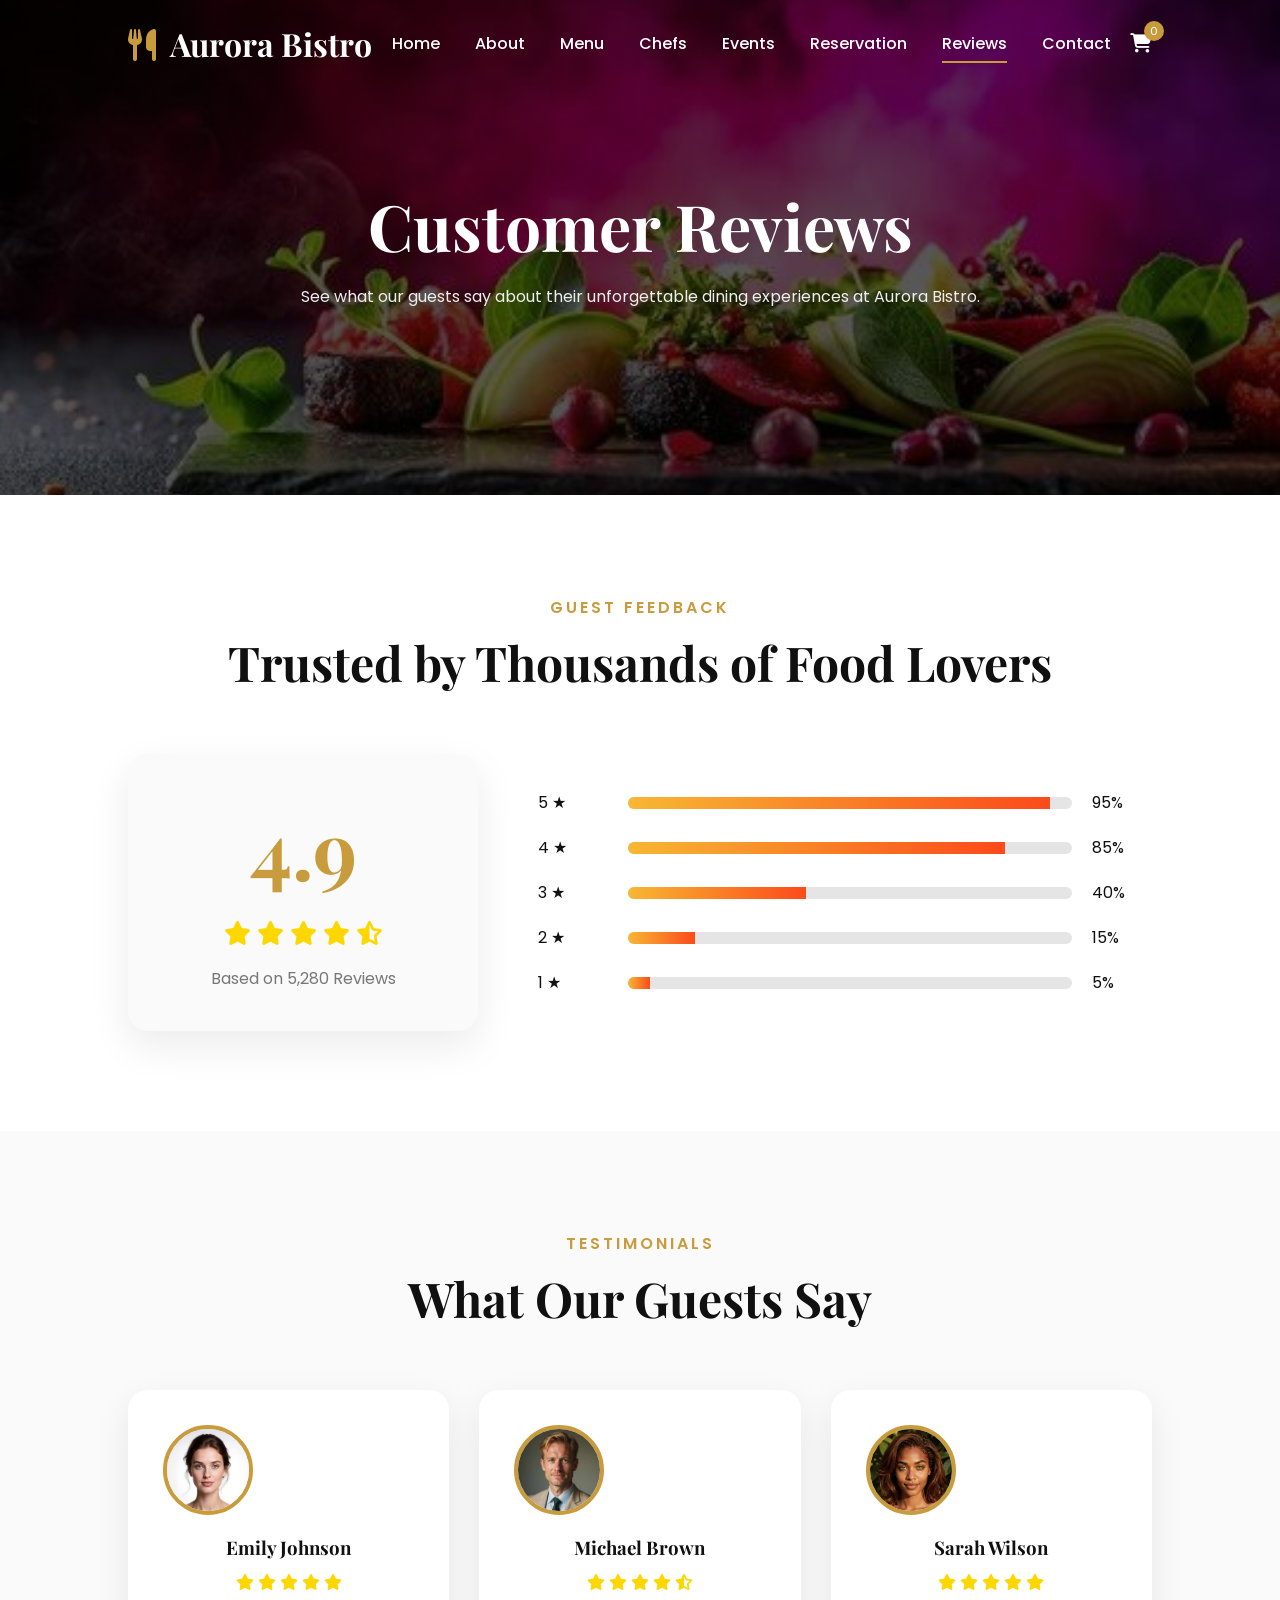
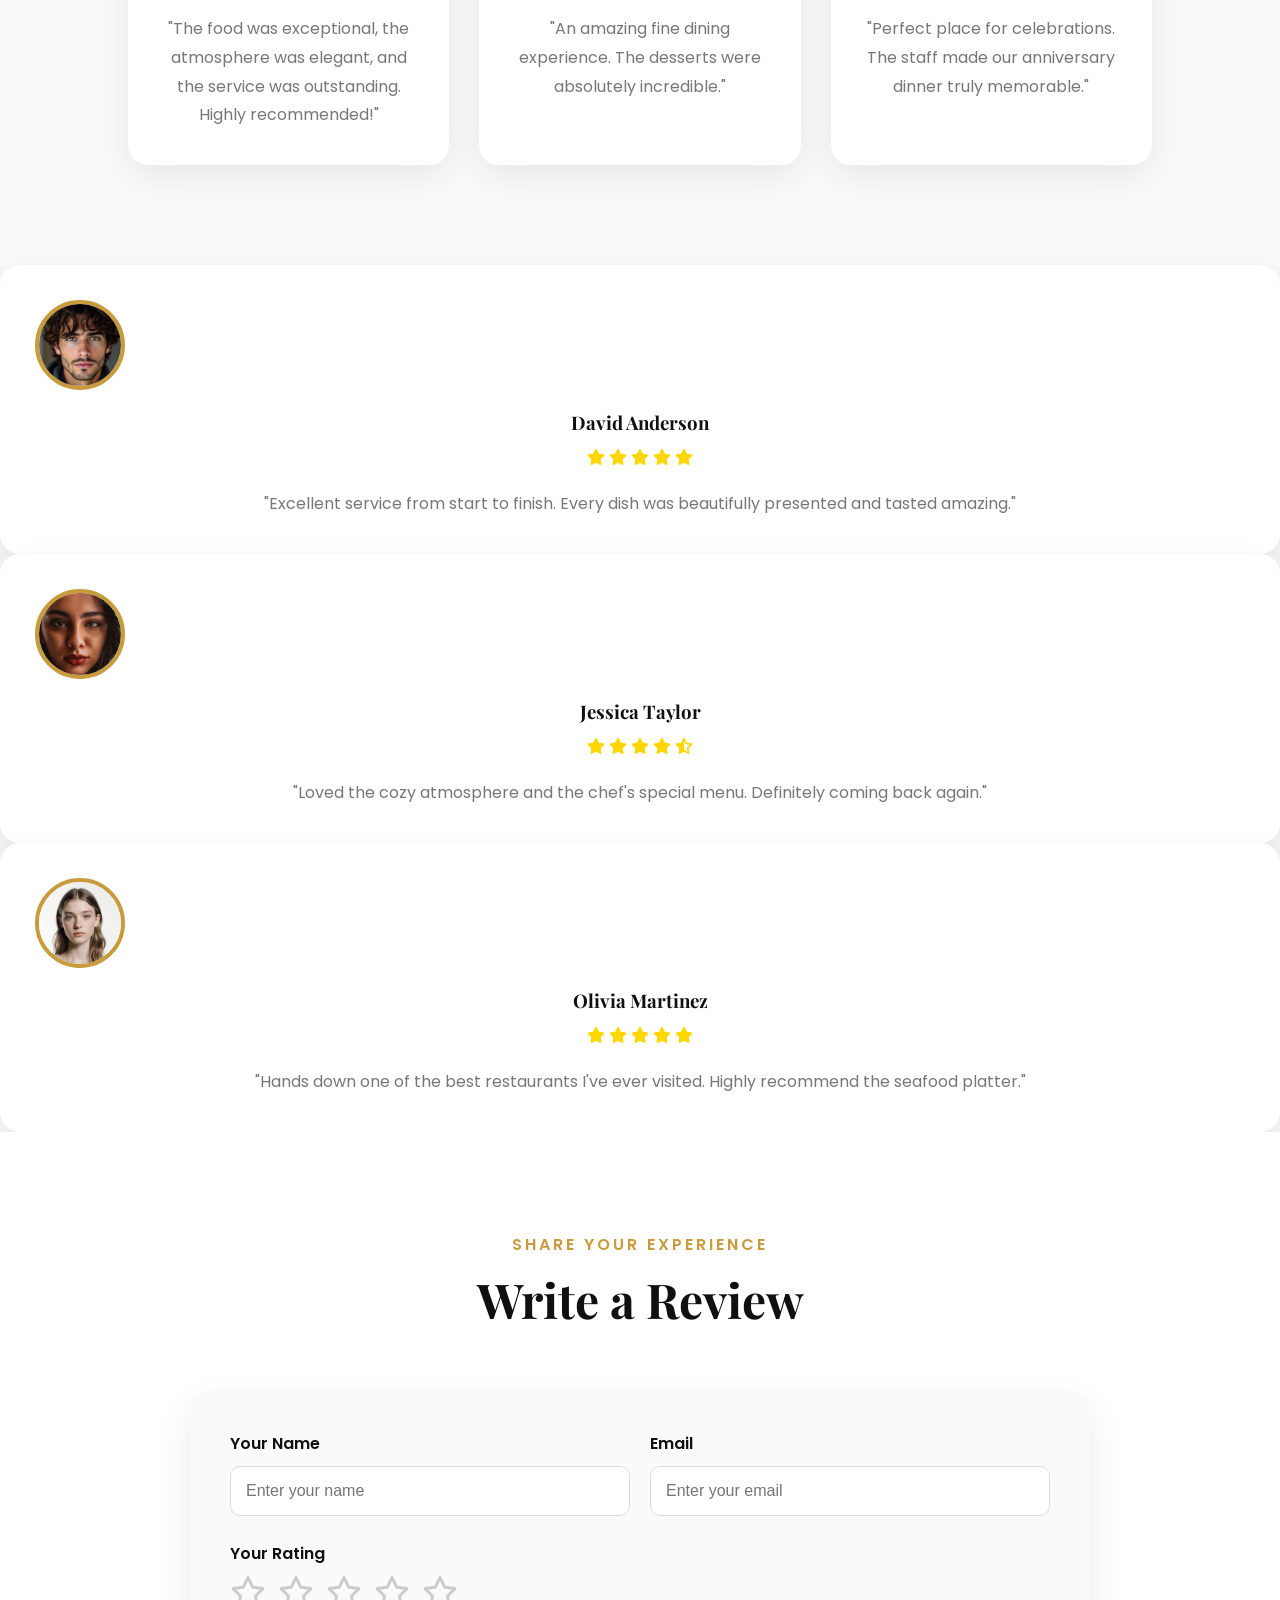
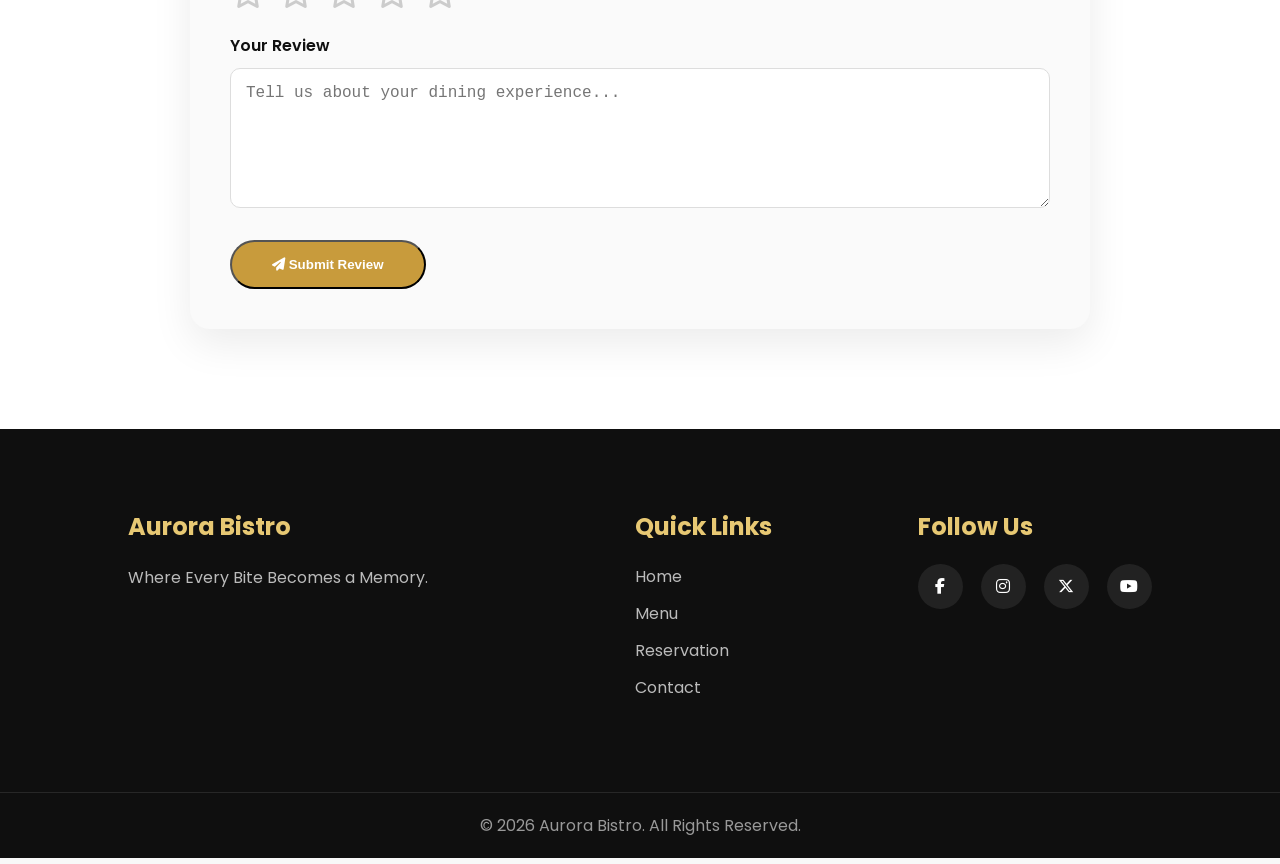
==== reviews.html @ 54e332fa "Initial commit" ====
<!DOCTYPE html>
<html lang="en">

<head>

    <meta charset="UTF-8">
    <meta name="viewport" content="width=device-width, initial-scale=1.0">

    <title>Customer Reviews | Aurora Bistro</title>

    <!-- Google Fonts -->

    <link rel="preconnect" href="https://fonts.googleapis.com">

    <link rel="preconnect" href="https://fonts.gstatic.com" crossorigin>

    <link href="https://fonts.googleapis.com/css2?family=Poppins:wght@300;400;500;600;700&family=Playfair+Display:wght@700;800&display=swap" rel="stylesheet">

    <!-- Font Awesome -->

    <link rel="stylesheet"
    href="https://cdnjs.cloudflare.com/ajax/libs/font-awesome/6.5.2/css/all.min.css">

    <!-- CSS -->

    <link rel="stylesheet" href="css/style.css">
    <link rel="stylesheet" href="css/reviews.css">
    <link rel="stylesheet" href="css/responsive.css">

</head>

<body>

<!-- ================= HEADER ================= -->

<header class="header active">

<nav class="navbar">

<a href="index.html" class="logo">

<i class="fa-solid fa-utensils"></i>

Aurora Bistro

</a>

<ul class="nav-menu">

<li><a href="index.html">Home</a></li>

<li><a href="about.html">About</a></li>

<li><a href="menu.html">Menu</a></li>

<li><a href="chefs.html">Chefs</a></li>

<li><a href="events.html">Events</a></li>

<li><a href="reservation.html">Reservation</a></li>

<li><a href="reviews.html" class="active">Reviews</a></li>

<li><a href="contact.html">Contact</a></li>

</ul>

<div class="nav-icons">

<a href="cart.html" class="cart-btn">

<i class="fa-solid fa-cart-shopping"></i>

<span class="cart-count">0</span>

</a>

<button id="menu-btn">

<i class="fa-solid fa-bars"></i>

</button>

</div>

</nav>

</header>

<!-- ================= HERO ================= -->

<section class="page-banner">

<div class="banner-content">

<h1>Customer Reviews</h1>

<p>

See what our guests say about their unforgettable dining experiences at Aurora Bistro.

</p>

</div>

</section>

<!-- ================= REVIEW SUMMARY ================= -->

<section class="review-summary">

<div class="section-title">

<span>Guest Feedback</span>

<h2>Trusted by Thousands of Food Lovers</h2>

</div>

<div class="summary-container">

<div class="overall-rating">

<h1>4.9</h1>

<div class="stars">

<i class="fa-solid fa-star"></i>
<i class="fa-solid fa-star"></i>
<i class="fa-solid fa-star"></i>
<i class="fa-solid fa-star"></i>
<i class="fa-solid fa-star-half-stroke"></i>

</div>

<p>Based on 5,280 Reviews</p>

</div>

<div class="rating-bars">

<div class="rating-row">

<span>5 ★</span>

<div class="progress">

<div class="progress-fill fill-95"></div>

</div>

<span>95%</span>

</div>

<div class="rating-row">

<span>4 ★</span>

<div class="progress">

<div class="progress-fill fill-85"></div>

</div>

<span>85%</span>

</div>

<div class="rating-row">

<span>3 ★</span>

<div class="progress">

<div class="progress-fill fill-40"></div>

</div>

<span>40%</span>

</div>

<div class="rating-row">

<span>2 ★</span>

<div class="progress">

<div class="progress-fill fill-15"></div>

</div>

<span>15%</span>

</div>

<div class="rating-row">

<span>1 ★</span>

<div class="progress">

<div class="progress-fill fill-5"></div>

</div>

<span>5%</span>

</div>

</div>

</div>

</section>

<!-- ================= CUSTOMER REVIEWS ================= -->

<section class="reviews-section">

<div class="section-title">

<span>Testimonials</span>

<h2>What Our Guests Say</h2>

</div>

<div class="reviews-grid">

<!-- Review 1 -->

<div class="review-card">

<img src="assets/images/customer1.jpg" alt="Customer">

<h3>Emily Johnson</h3>

<div class="review-stars">

<i class="fa-solid fa-star"></i>
<i class="fa-solid fa-star"></i>
<i class="fa-solid fa-star"></i>
<i class="fa-solid fa-star"></i>
<i class="fa-solid fa-star"></i>

</div>

<p>

"The food was exceptional, the atmosphere was elegant, and the service was outstanding. Highly recommended!"

</p>

</div>

<!-- Review 2 -->

<div class="review-card">

<img src="assets/images/customer2.jpg" alt="Customer">

<h3>Michael Brown</h3>

<div class="review-stars">

<i class="fa-solid fa-star"></i>
<i class="fa-solid fa-star"></i>
<i class="fa-solid fa-star"></i>
<i class="fa-solid fa-star"></i>
<i class="fa-solid fa-star-half-stroke"></i>

</div>

<p>

"An amazing fine dining experience. The desserts were absolutely incredible."

</p>

</div>

<!-- Review 3 -->

<div class="review-card">

<img src="assets/images/customer3.jpg" alt="Customer">

<h3>Sarah Wilson</h3>

<div class="review-stars">

<i class="fa-solid fa-star"></i>
<i class="fa-solid fa-star"></i>
<i class="fa-solid fa-star"></i>
<i class="fa-solid fa-star"></i>
<i class="fa-solid fa-star"></i>

</div>

<p>

"Perfect place for celebrations. The staff made our anniversary dinner truly memorable."

</p>

</div>

</div>

</section>
<!-- ================= REVIEW 4 ================= -->

<div class="review-card">

    <img src="assets/images/customer4.jpg" alt="Customer">

    <h3>David Anderson</h3>

    <div class="review-stars">

        <i class="fa-solid fa-star"></i>
        <i class="fa-solid fa-star"></i>
        <i class="fa-solid fa-star"></i>
        <i class="fa-solid fa-star"></i>
        <i class="fa-solid fa-star"></i>

    </div>

    <p>

        "Excellent service from start to finish. Every dish was beautifully presented and tasted amazing."

    </p>

</div>

<!-- ================= REVIEW 5 ================= -->

<div class="review-card">

    <img src="assets/images/customer5.jpg" alt="Customer">

    <h3>Jessica Taylor</h3>

    <div class="review-stars">

        <i class="fa-solid fa-star"></i>
        <i class="fa-solid fa-star"></i>
        <i class="fa-solid fa-star"></i>
        <i class="fa-solid fa-star"></i>
        <i class="fa-solid fa-star-half-stroke"></i>

    </div>

    <p>

        "Loved the cozy atmosphere and the chef's special menu. Definitely coming back again."

    </p>

</div>

<!-- ================= REVIEW 6 ================= -->

<div class="review-card">

    <img src="assets/images/customer6.jpg" alt="Customer">

    <h3>Olivia Martinez</h3>

    <div class="review-stars">

        <i class="fa-solid fa-star"></i>
        <i class="fa-solid fa-star"></i>
        <i class="fa-solid fa-star"></i>
        <i class="fa-solid fa-star"></i>
        <i class="fa-solid fa-star"></i>

    </div>

    <p>

        "Hands down one of the best restaurants I've ever visited. Highly recommend the seafood platter."

    </p>

</div>

</div>

</section>

<!-- ================= WRITE REVIEW ================= -->

<section class="review-form-section">

    <div class="section-title">

        <span>Share Your Experience</span>

        <h2>Write a Review</h2>

    </div>

    <form id="reviewForm" class="review-form">

        <div class="form-row">

            <div class="form-group">

                <label for="reviewName">Your Name</label>

                <input
                    type="text"
                    id="reviewName"
                    placeholder="Enter your name"
                    required>

            </div>

            <div class="form-group">

                <label for="reviewEmail">Email</label>

                <input
                    type="email"
                    id="reviewEmail"
                    placeholder="Enter your email"
                    required>

            </div>

        </div>

        <div class="form-group">

            <label>Your Rating</label>

            <div class="rating-select" id="ratingSelect">

                <i class="fa-regular fa-star" data-rating="1"></i>
                <i class="fa-regular fa-star" data-rating="2"></i>
                <i class="fa-regular fa-star" data-rating="3"></i>
                <i class="fa-regular fa-star" data-rating="4"></i>
                <i class="fa-regular fa-star" data-rating="5"></i>

            </div>

        </div>

        <div class="form-group">

            <label for="reviewMessage">Your Review</label>

            <textarea
                id="reviewMessage"
                rows="6"
                placeholder="Tell us about your dining experience..."
                required></textarea>

        </div>

        <button type="submit" class="btn primary-btn">

            <i class="fa-solid fa-paper-plane"></i>

            Submit Review

        </button>

    </form>

</section>

<!-- ================= FOOTER ================= -->

<footer>

    <div class="footer-container">

        <div>

            <h3>Aurora Bistro</h3>

            <p>

                Where Every Bite Becomes a Memory.

            </p>

        </div>

        <div>

            <h3>Quick Links</h3>

            <ul>

                <li><a href="index.html">Home</a></li>
                <li><a href="menu.html">Menu</a></li>
                <li><a href="reservation.html">Reservation</a></li>
                <li><a href="contact.html">Contact</a></li>

            </ul>

        </div>

        <div>

            <h3>Follow Us</h3>

            <div class="social-icons">

                <a href="https://www.facebook.com" target="_blank"><i class="fab fa-facebook-f"></i></a>
                <a href="https://www.instagram.com" target="_blank"><i class="fab fa-instagram"></i></a>
                <a href="https://twitter.com" target="_blank"><i class="fab fa-x-twitter"></i></a>
                <a href="https://www.youtube.com" target="_blank"><i class="fab fa-youtube"></i></a>

            </div>

        </div>

    </div>

    <div class="copyright">

        © 2026 Aurora Bistro. All Rights Reserved.

    </div>

</footer>

<script src="js/app.js"></script>
<script src="js/reviews.js"></script>

</body>
</html>
---- css/style.css ----
/* ===========================================
   GOOGLE FONTS
=========================================== */
@import url('https://fonts.googleapis.com/css2?family=Poppins:wght@300;400;500;600;700&family=Playfair+Display:wght@600;700;800&display=swap');

/* ===========================================
   CSS VARIABLES
=========================================== */

:root{

    --primary:#c89b3c;
    --secondary:#e7c873;
    --dark:#101010;
    --dark-light:#1d1d1d;
    --white:#ffffff;
    --light:#f8f8f8;
    --gray:#777;
    --shadow:0 15px 40px rgba(0,0,0,.15);

    --transition:.4s ease;

    --heading:'Playfair Display',serif;
    --body:'Poppins',sans-serif;

}

/* ===========================================
   RESET
=========================================== */

*{
    margin:0;
    padding:0;
    box-sizing:border-box;
}

html{
    scroll-behavior:smooth;
}

body{

    font-family:var(--body);
    background:var(--light);
    color:var(--dark);
    overflow-x:hidden;

}

img{

    width:100%;
    display:block;

}

ul{

    list-style:none;

}

a{

    text-decoration:none;

}

section{

    padding:90px 10%;

}

.section-title{

    text-align:center;
    margin-bottom:60px;

}

.section-title span{

    color:var(--primary);
    text-transform:uppercase;
    letter-spacing:3px;
    font-weight:600;

}

.section-title h2{

    font-size:3rem;
    font-family:var(--heading);
    margin-top:10px;

}

/* ===========================================
   SCROLLBAR
=========================================== */

::-webkit-scrollbar{

    width:10px;

}

::-webkit-scrollbar-thumb{

    background:var(--primary);
    border-radius:20px;

}

::-webkit-scrollbar-track{

    background:#ececec;

}

/* ===========================================
   PRELOADER
=========================================== */

#preloader{

    position:fixed;
    inset:0;
    background:#fff;
    display:flex;
    justify-content:center;
    align-items:center;
    z-index:99999;

}

.loader{

    width:60px;
    height:60px;
    border:6px solid #ddd;
    border-top:6px solid var(--primary);
    border-radius:50%;
    animation:spin 1s linear infinite;

}

@keyframes spin{

    100%{

        transform:rotate(360deg);

    }

}

/* ===========================================
   HEADER
=========================================== */

.header{

    position:fixed;
    top:0;
    left:0;
    width:100%;
    z-index:1000;
    transition:.4s;

}

.header.active{

    background:rgba(16,16,16,.9);
    backdrop-filter:blur(15px);
    box-shadow:var(--shadow);

}

/* ===========================================
   NAVBAR
=========================================== */

.navbar{

    display:flex;
    justify-content:space-between;
    align-items:center;
    padding:22px 10%;

}

.logo{

    color:white;
    font-size:2rem;
    font-family:var(--heading);
    font-weight:700;

}

.logo i{

    color:var(--primary);
    margin-right:8px;

}

.nav-menu{

    display:flex;
    gap:35px;

}

.nav-menu li a{

    color:white;
    font-weight:500;
    position:relative;
    transition:.3s;

}

.nav-menu li a::after{

    content:'';
    position:absolute;
    width:0;
    left:0;
    bottom:-8px;
    height:2px;
    background:var(--primary);
    transition:.4s;

}

.nav-menu li a:hover::after,
.nav-menu li a.active::after{

    width:100%;

}

.nav-icons{

    display:flex;
    align-items:center;
    gap:20px;

}

.nav-icons button,
.cart-btn{

    background:none;
    border:none;
    color:white;
    cursor:pointer;
    font-size:1.2rem;
    transition:.4s;

}

.nav-icons button:hover,
.cart-btn:hover{

    color:var(--primary);

}

.cart-btn{

    position:relative;

}

.cart-count{

    position:absolute;
    top:-8px;
    right:-12px;
    background:var(--primary);
    width:20px;
    height:20px;
    border-radius:50%;
    color:white;
    display:flex;
    justify-content:center;
    align-items:center;
    font-size:.7rem;

}

#menu-btn{

    display:none;

}

/* ===========================================
   HERO
=========================================== */

.hero{

    height:100vh;
    background:
    linear-gradient(rgba(0,0,0,.6),rgba(0,0,0,.7)),
    url("../assets/images/hero.jpg");

    background-size:cover;
    background-position:center;
    display:flex;
    justify-content:center;
    align-items:center;
    text-align:center;
    position:relative;

}

.hero-content{

    max-width:850px;
    color:white;
    animation:fadeUp 1s ease;

}

.subtitle{

    color:var(--secondary);
    letter-spacing:4px;
    text-transform:uppercase;
    margin-bottom:15px;
    font-weight:600;

}

.hero h1{

    font-size:4.5rem;
    font-family:var(--heading);
    line-height:1.2;
    margin-bottom:25px;

}

.hero p{

    font-size:1.15rem;
    line-height:1.9;
    color:#ddd;
    margin-bottom:35px;

}

/* ===========================================
   BUTTONS
=========================================== */

.btn{

    display:inline-block;
    padding:15px 40px;
    border-radius:40px;
    font-weight:600;
    transition:.4s;

}

.primary-btn{

    background:var(--primary);
    color:white;

}

.primary-btn:hover{

    background:#a87c20;
    transform:translateY(-5px);

}

.secondary-btn{

    border:2px solid white;
    color:white;
    margin-left:15px;

}

.secondary-btn:hover{

    background:white;
    color:black;

}

/* ===========================================
   SCROLL INDICATOR
=========================================== */

.scroll-indicator{

    position:absolute;
    bottom:35px;
    left:50%;
    transform:translateX(-50%);

}

.scroll-indicator span{

    display:block;
    width:28px;
    height:48px;
    border:2px solid white;
    border-radius:30px;
    position:relative;

}

.scroll-indicator span::before{

    content:'';
    width:6px;
    height:6px;
    background:white;
    position:absolute;
    left:50%;
    top:8px;
    transform:translateX(-50%);
    border-radius:50%;
    animation:scroll 2s infinite;

}

@keyframes scroll{

    0%{

        opacity:0;
        top:8px;

    }

    50%{

        opacity:1;

    }

    100%{

        top:26px;
        opacity:0;

    }

}

/* ===========================================
   HERO ANIMATION
=========================================== */

@keyframes fadeUp{

    from{

        opacity:0;
        transform:translateY(50px);

    }

    to{

        opacity:1;
        transform:translateY(0);

    }

}
/*=========================================
    FEATURES SECTION
=========================================*/

.features{
    background:#fff;
}

.feature-container{
    display:grid;
    grid-template-columns:repeat(auto-fit,minmax(250px,1fr));
    gap:30px;
    margin-top:40px;
}

.feature-card{
    background:#fff;
    padding:40px 30px;
    border-radius:20px;
    text-align:center;
    transition:0.4s;
    box-shadow:0 10px 25px rgba(0,0,0,.08);
    cursor:pointer;
}

.feature-card:hover{
    transform:translateY(-12px);
    box-shadow:0 18px 45px rgba(0,0,0,.15);
}

.feature-card i{
    font-size:3rem;
    color:var(--primary);
    margin-bottom:20px;
}

.feature-card h3{
    font-size:1.5rem;
    margin-bottom:15px;
    font-family:var(--heading);
}

.feature-card p{
    color:var(--gray);
    line-height:1.8;
}

/*=========================================
    TODAY'S SPECIALS
=========================================*/

.specials{
    background:#f9f9f9;
}

.special-grid{
    display:grid;
    grid-template-columns:repeat(auto-fit,minmax(320px,1fr));
    gap:35px;
}

.food-card{
    background:#fff;
    border-radius:20px;
    overflow:hidden;
    box-shadow:var(--shadow);
    transition:.4s;
}

.food-card:hover{
    transform:translateY(-10px);
}

.food-card img{
    height:260px;
    object-fit:cover;
    transition:.5s;
}

.food-card:hover img{
    transform:scale(1.08);
}

.food-content{
    padding:25px;
}

.food-content h3{
    font-family:var(--heading);
    margin-bottom:10px;
    font-size:1.7rem;
}

.food-content p{
    color:var(--gray);
    line-height:1.7;
    margin-bottom:20px;
}

.price-row{
    display:flex;
    justify-content:space-between;
    align-items:center;
}

.price-row span{
    color:var(--primary);
    font-size:1.6rem;
    font-weight:700;
}

.price-row button{
    border:none;
    background:var(--primary);
    color:#fff;
    padding:12px 24px;
    border-radius:30px;
    cursor:pointer;
    transition:.4s;
}

.price-row button:hover{
    background:#111;
}

/*=========================================
    STATISTICS
=========================================*/

.statistics{
    background:linear-gradient(rgba(0,0,0,.82),rgba(0,0,0,.82)),
    url("../assets/images/stats-bg.jpg");
    background-size:cover;
    background-position:center;
    display:grid;
    grid-template-columns:repeat(4,1fr);
    gap:25px;
    text-align:center;
    color:#fff;
}

.stat h2{
    font-size:3rem;
    color:var(--secondary);
    margin-bottom:12px;
    font-family:var(--heading);
}

.stat p{
    letter-spacing:2px;
    text-transform:uppercase;
}

/*=========================================
    CALL TO ACTION
=========================================*/

.cta{
    background:linear-gradient(135deg,#111,#2b2b2b);
    text-align:center;
    color:#fff;
}

.cta-content{
    max-width:700px;
    margin:auto;
}

.cta-content h2{
    font-family:var(--heading);
    font-size:3rem;
    margin-bottom:25px;
}

.cta-content p{
    color:#ddd;
    line-height:1.8;
    margin-bottom:35px;
}

/*=========================================
    FOOTER
=========================================*/

footer{
    background:#0f0f0f;
    color:#fff;
}

.footer-container{
    display:grid;
    grid-template-columns:2fr 1fr 1fr;
    gap:60px;
    padding:80px 10%;
}

.footer-container h3{
    color:var(--secondary);
    margin-bottom:20px;
    font-size:1.5rem;
}

.footer-container p{
    color:#bbb;
    line-height:1.8;
}

.footer-container ul li{
    margin:12px 0;
}

.footer-container ul li a{
    color:#bbb;
    transition:.3s;
}

.footer-container ul li a:hover{
    color:var(--secondary);
    padding-left:6px;
}

.social-icons{
    display:flex;
    gap:18px;
    margin-top:15px;
}

.social-icons a{
    width:45px;
    height:45px;
    display:flex;
    justify-content:center;
    align-items:center;
    border-radius:50%;
    background:#222;
    color:#fff;
    transition:.4s;
}

.social-icons a:hover{
    background:var(--primary);
    transform:translateY(-5px);
}

.copyright{
    border-top:1px solid rgba(255,255,255,.1);
    text-align:center;
    padding:20px;
    color:#999;
}

/*=========================================
    BACK TO TOP BUTTON
=========================================*/

#topBtn{
    position: fixed;
    right: 30px;
    bottom: 30px;

    width: 55px;
    height: 55px;

    border: none;
    border-radius: 50%;

    background: var(--primary);
    color: #fff;

    cursor: pointer;

    display: none;

    justify-content: center;
    align-items: center;

    font-size: 20px;

    box-shadow: 0 10px 30px rgba(0,0,0,.25);
    transition: .4s;
    z-index: 999;
}

#topBtn:hover{
    background: #111;
    transform: translateY(-5px);
}

#topBtn i{
    line-height: 1;
    display: flex;
    align-items: center;
    justify-content: center;
}

/*=========================================
    DARK MODE
=========================================*/

body.dark{
    background:#111;
    color:#fff;
}

body.dark .features,
body.dark .specials{
    background:#161616;
}

body.dark .feature-card,
body.dark .food-card{
    background:#1f1f1f;
}

body.dark .food-content p,
body.dark .feature-card p{
    color:#bbb;
}

body.dark footer{
    background:#000;
}

/*=========================================
    HOVER EFFECTS
=========================================*/

.btn,
.food-card,
.feature-card,
.social-icons a,
.price-row button{
    transition:all .4s ease;
}

.food-card:hover,
.feature-card:hover{
    transform:translateY(-12px);
}

/*=========================================
    SELECTION
=========================================*/

::selection{
    background:var(--primary);
    color:#fff;
}
---- css/reviews.css ----
/* ==========================================
   PAGE BANNER
========================================== */

.page-banner{
    height:55vh;
    background:
        linear-gradient(rgba(0,0,0,.65),rgba(0,0,0,.65)),
        url("../assets/images/menu-banner.jpg");
    background-size:cover;
    background-position:center;
    display:flex;
    justify-content:center;
    align-items:center;
    text-align:center;
    color:#fff;
}

.banner-content h1{
    font-size:4rem;
    font-family:var(--heading);
    margin-bottom:15px;
}

.banner-content p{
    max-width:700px;
    margin:auto;
    line-height:1.8;
    color:#eee;
}

/* ==========================================
   REVIEW SUMMARY
========================================== */

.review-summary{
    padding:100px 10%;
    background:#fff;
}

.summary-container{
    display:grid;
    grid-template-columns:350px 1fr;
    gap:60px;
    align-items:center;
    margin-top:50px;
}

.overall-rating{
    text-align:center;
    padding:40px;
    border-radius:20px;
    background:#fafafa;
    box-shadow:0 15px 40px rgba(0,0,0,.08);
}

.overall-rating h1{
    font-size:5rem;
    color:var(--primary);
    font-family:var(--heading);
}

.stars{
    color:#FFD700;
    font-size:1.5rem;
    margin:15px 0;
}

.overall-rating p{
    color:var(--gray);
}

/* ==========================================
   RATING BARS
========================================== */

.rating-bars{
    display:flex;
    flex-direction:column;
    gap:20px;
}

.rating-row{
    display:grid;
    grid-template-columns:70px 1fr 60px;
    align-items:center;
    gap:20px;
}

.progress{
    width:100%;
    height:12px;
    background:#e5e5e5;
    border-radius:20px;
    overflow:hidden;
}

.progress-fill{
    height:100%;
    background:linear-gradient(90deg,#f7b733,#fc4a1a);
    width:0;
    transition:width 2s ease;
}

.fill-95{width:95%;}
.fill-85{width:85%;}
.fill-40{width:40%;}
.fill-15{width:15%;}
.fill-5{width:5%;}

/* ==========================================
   REVIEW CARDS
========================================== */

.reviews-section{
    padding:100px 10%;
    background:#fafafa;
}

.reviews-grid{
    margin-top:50px;
    display:grid;
    grid-template-columns:repeat(auto-fit,minmax(320px,1fr));
    gap:30px;
}

.review-card{
    background:#fff;
    padding:35px;
    text-align:center;
    border-radius:20px;
    box-shadow:0 12px 35px rgba(0,0,0,.08);
    transition:.35s;
}

.review-card:hover{
    transform:translateY(-10px);
}

.review-card img{
    width:90px;
    height:90px;
    object-fit:cover;
    border-radius:50%;
    border:4px solid var(--primary);
    margin-bottom:20px;
}

.review-card h3{
    font-family:var(--heading);
    margin-bottom:10px;
}

.review-stars{
    color:#FFD700;
    margin-bottom:20px;
}

.review-card p{
    color:var(--gray);
    line-height:1.8;
}

/* ==========================================
   REVIEW FORM
========================================== */

.review-form-section{
    padding:100px 10%;
    background:#fff;
}

.review-form{
    max-width:900px;
    margin:50px auto 0;
    background:#fafafa;
    padding:40px;
    border-radius:20px;
    box-shadow:0 15px 40px rgba(0,0,0,.08);
}

.form-row{
    display:grid;
    grid-template-columns:1fr 1fr;
    gap:20px;
}

.form-group{
    margin-bottom:25px;
}

.form-group label{
    display:block;
    margin-bottom:10px;
    font-weight:600;
}

.form-group input,
.form-group textarea{
    width:100%;
    padding:15px;
    border:1px solid #ddd;
    border-radius:10px;
    font-size:1rem;
    transition:.3s;
}

.form-group input:focus,
.form-group textarea:focus{
    outline:none;
    border-color:var(--primary);
    box-shadow:0 0 0 3px rgba(200,155,60,.15);
}

textarea{
    resize:vertical;
}

/* ==========================================
   STAR SELECTOR
========================================== */

.rating-select{
    display:flex;
    gap:12px;
}

.rating-select i{
    font-size:2rem;
    color:#ccc;
    cursor:pointer;
    transition:.25s;
}

.rating-select i:hover,
.rating-select i.active{
    color:#FFD700;
    transform:scale(1.2);
}

/* ==========================================
   RESPONSIVE
========================================== */

@media(max-width:992px){

    .summary-container{
        grid-template-columns:1fr;
    }

}

@media(max-width:768px){

    .banner-content h1{
        font-size:2.8rem;
    }

    .form-row{
        grid-template-columns:1fr;
    }

}

@media(max-width:576px){

    .page-banner{
        height:40vh;
    }

    .banner-content h1{
        font-size:2rem;
    }

    .review-summary,
    .reviews-section,
    .review-form-section{
        padding:70px 5%;
    }

    .review-form{
        padding:25px;
    }

    .rating-row{
        grid-template-columns:55px 1fr 45px;
        gap:10px;
    }

}
/* ==========================================
   REVIEW AVATAR
========================================== */

.review-avatar{

    width:80px;
    height:80px;

    border-radius:50%;

    background:linear-gradient(135deg,#d4af37,#8b6f2a);

    color:#fff;

    display:flex;
    justify-content:center;
    align-items:center;

    margin:0 auto 20px;

    font-size:2rem;
    font-weight:bold;

}

/* ==========================================
   REVIEW ANIMATION
========================================== */

.hidden-review{

    opacity:0;
    transform:translateY(40px);
    transition:.6s;

}

.show-review{

    opacity:1;
    transform:translateY(0);

}
---- css/responsive.css ----
/* ==========================================
   LARGE DEVICES (1200px and below)
========================================== */

@media (max-width:1200px){

    section{
        padding:80px 6%;
    }

    .navbar{
        padding:20px 6%;
    }

    .hero h1{
        font-size:4rem;
    }

}

/* ==========================================
   LAPTOPS (992px)
========================================== */

@media (max-width:992px){

    .hero h1{
        font-size:3.4rem;
    }

    .hero p{
        font-size:1rem;
    }

    .statistics{
        grid-template-columns:repeat(2,1fr);
        gap:40px;
    }

    .footer-container{
        grid-template-columns:1fr 1fr;
        gap:40px;
    }

}

/* ==========================================
   TABLETS (768px)
========================================== */

@media (max-width:768px){

    section{
        padding:70px 5%;
    }

    /* Mobile Navigation */

    #menu-btn{
        display:block;
    }

    .nav-menu{

        position:fixed;
        top:80px;
        right:-100%;
        width:280px;
        height:100vh;

        background:#111;

        flex-direction:column;

        padding:40px;

        gap:30px;

        transition:.4s;

    }

    .nav-menu.active{

        right:0;

    }

    .nav-menu li a{

        color:#fff;
        font-size:1.1rem;

    }

    .hero{

        padding:0 25px;

    }

    .hero h1{

        font-size:3rem;

    }

    .hero-buttons{

        display:flex;
        flex-direction:column;
        gap:15px;

    }

    .secondary-btn{

        margin-left:0;

    }

    .section-title h2{

        font-size:2.3rem;

    }

    .feature-container{

        grid-template-columns:1fr 1fr;

    }

    .special-grid{

        grid-template-columns:1fr;

    }

    .statistics{

        grid-template-columns:1fr 1fr;

    }

    .footer-container{

        grid-template-columns:1fr;

        text-align:center;

    }

    .social-icons{

        justify-content:center;

    }

}

/* ==========================================
   MOBILE DEVICES (576px)
========================================== */

@media (max-width:576px){

    .navbar{

        padding:18px 20px;

    }

    .logo{

        font-size:1.6rem;

    }

    .hero{

        height:100vh;

    }

    .hero h1{

        font-size:2.4rem;

    }

    .hero p{

        font-size:.95rem;

    }

    .subtitle{

        font-size:.8rem;
        letter-spacing:2px;

    }

    .btn{

        width:100%;
        text-align:center;

    }

    .section-title h2{

        font-size:2rem;

    }

    .feature-container{

        grid-template-columns:1fr;

    }

    .statistics{

        grid-template-columns:1fr;

    }

    .stat h2{

        font-size:2.5rem;

    }

    .food-content{

        padding:20px;

    }

    .food-content h3{

        font-size:1.5rem;

    }

    .price-row{

        flex-direction:column;
        gap:15px;

    }

    .cta-content h2{

        font-size:2rem;

    }

    .cta-content p{

        font-size:.95rem;

    }

    #topBtn{

        width:50px;
        height:50px;
        right:20px;
        bottom:20px;

    }

}

/* ==========================================
   SMALL MOBILE (400px)
========================================== */

@media (max-width:400px){

    .hero h1{

        font-size:2rem;

    }

    .hero-buttons{

        width:100%;

    }

    .btn{

        padding:14px;

    }

    .section-title h2{

        font-size:1.7rem;

    }

    .feature-card{

        padding:30px 20px;

    }

    .food-card img{

        height:220px;

    }

}

/* ==========================================
   LANDSCAPE MOBILE
========================================== */

@media (max-height:500px){

    .hero{

        height:auto;
        padding:140px 20px 80px;

    }

}
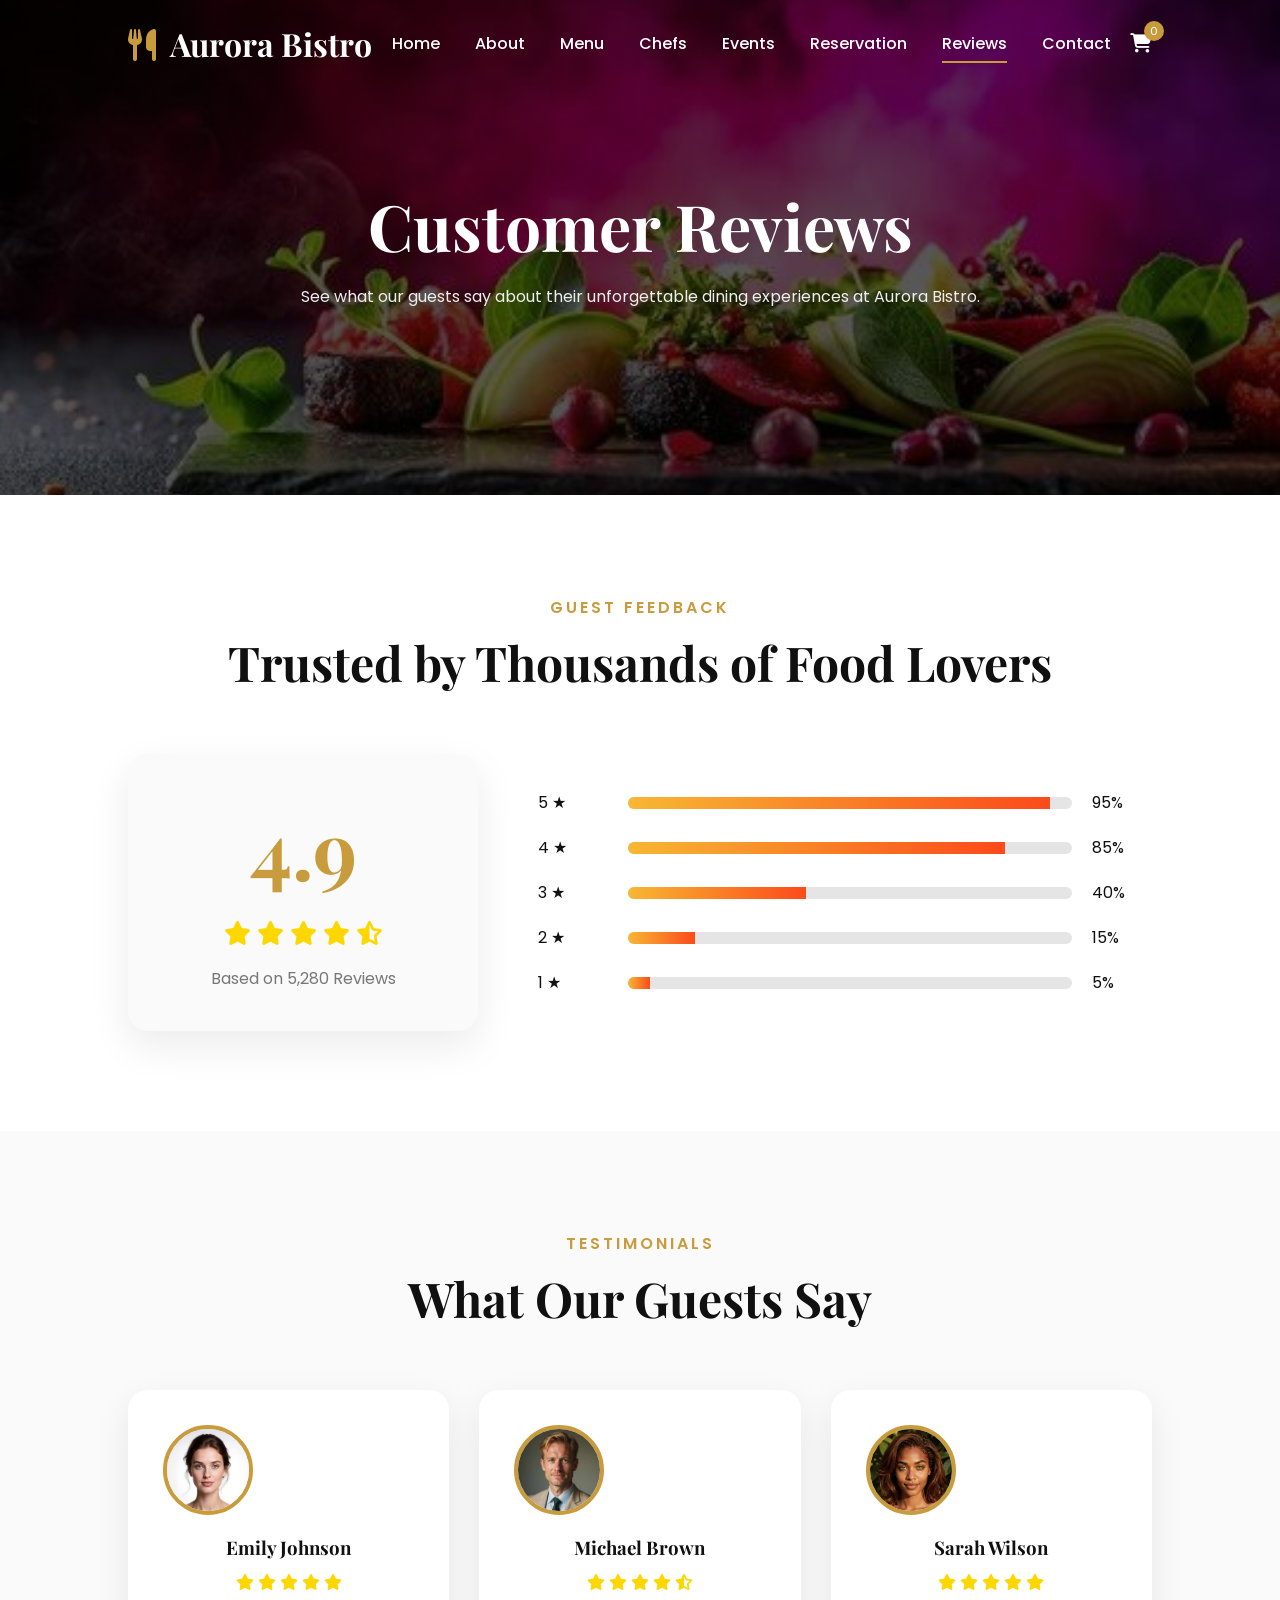
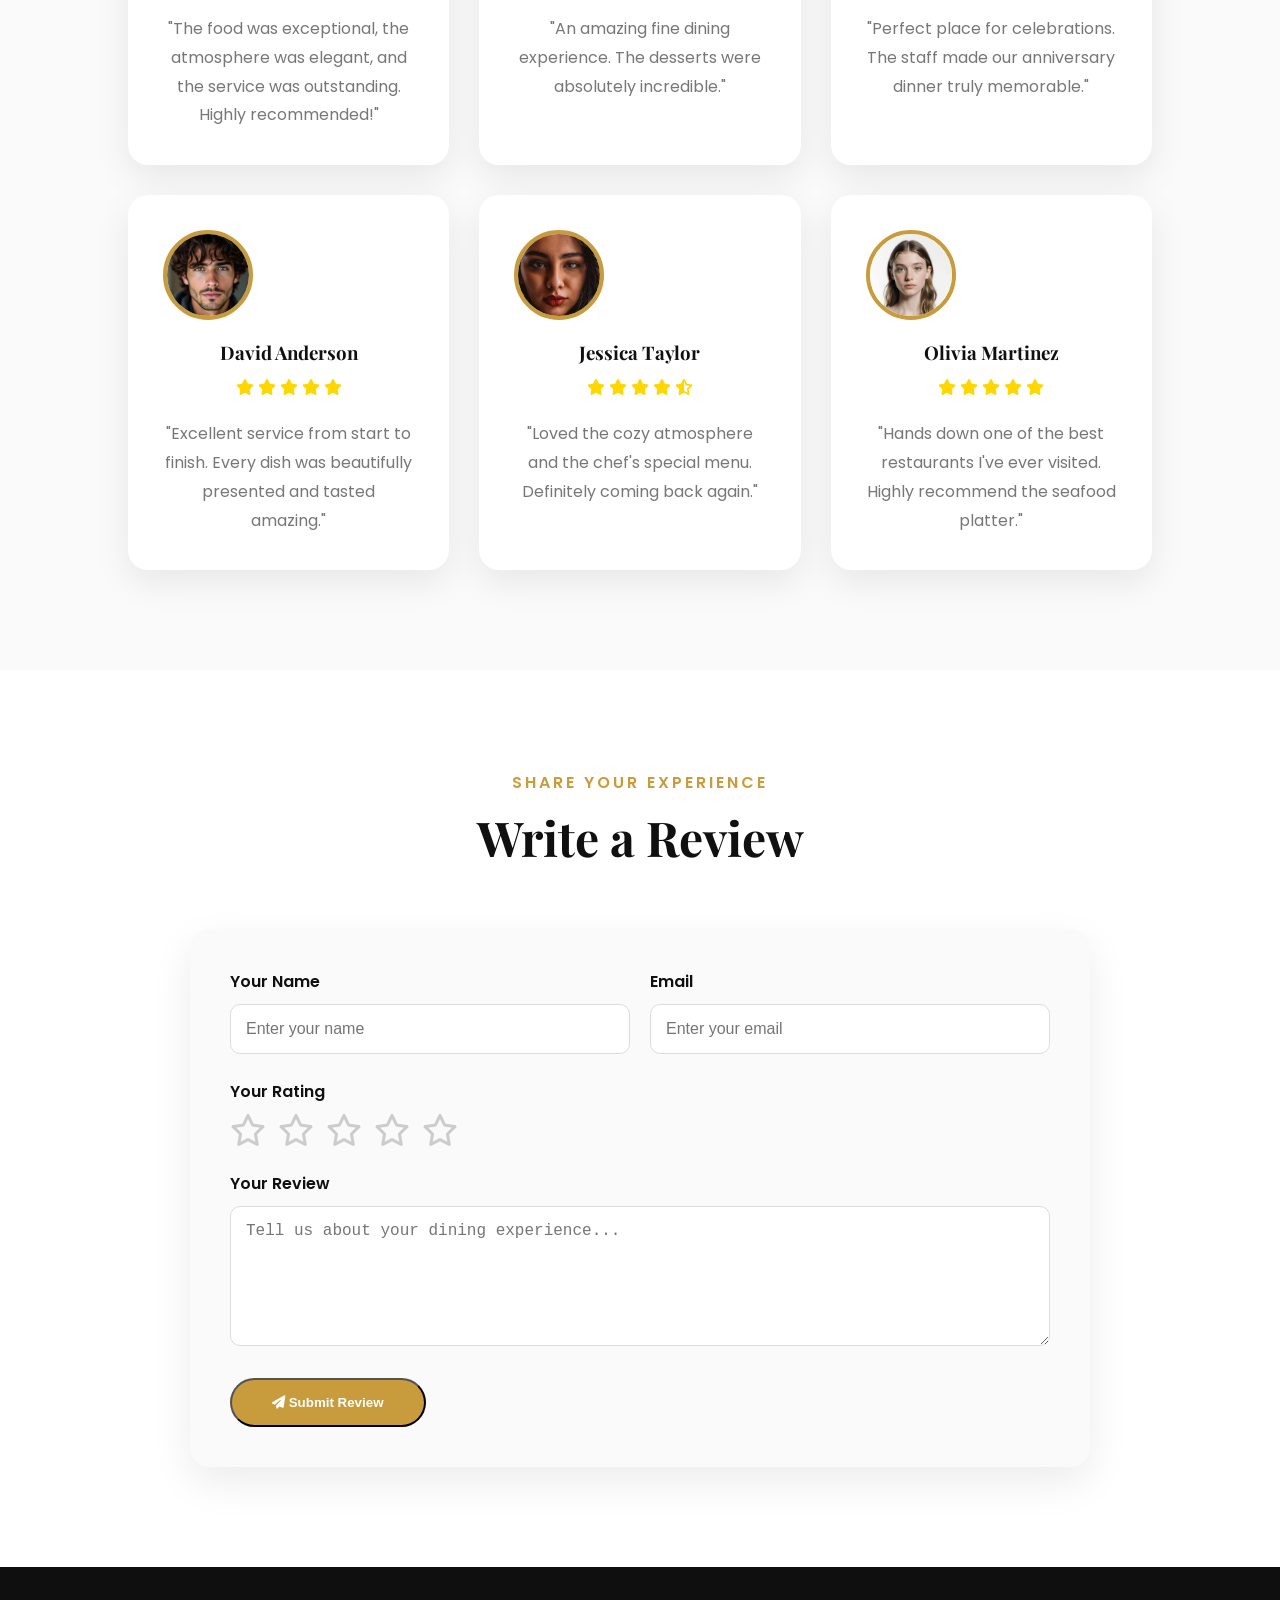
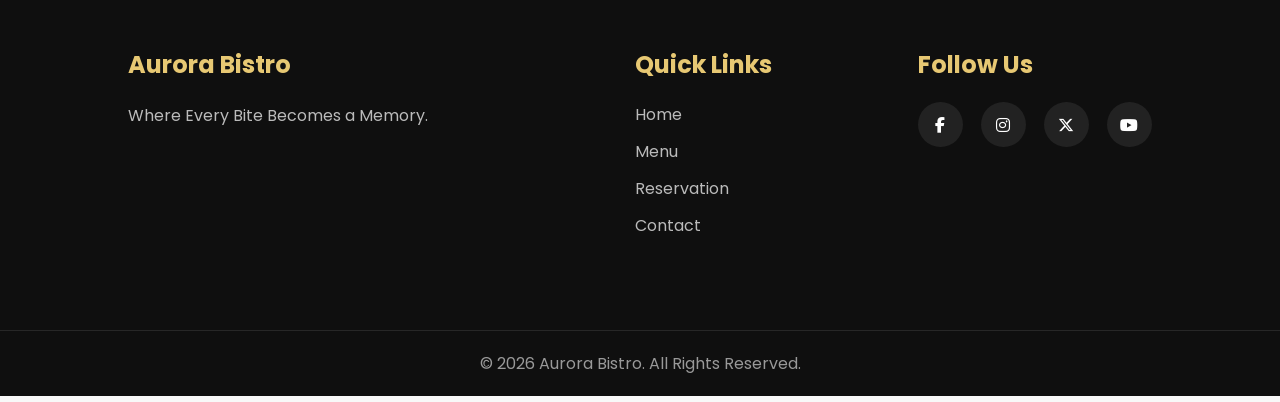
==== commit a49f5577: "Add project README" ====
--- a/reviews.html
+++ b/reviews.html
@@ -307,9 +307,7 @@
 
 </div>
 
-</div>
-
-</section>
+
 <!-- ================= REVIEW 4 ================= -->
 
 <div class="review-card">
